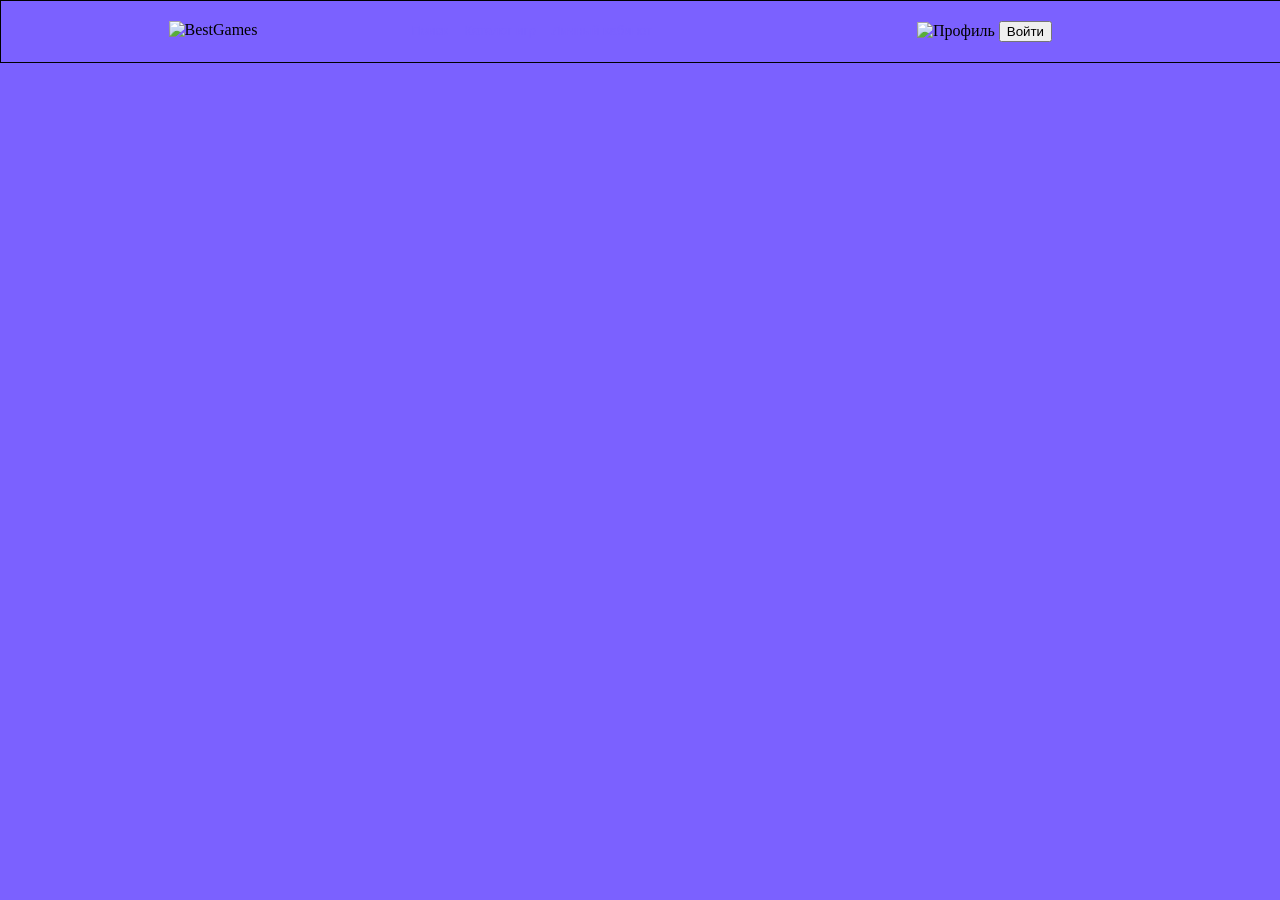
==== index.html @ 919433a3 "commit" ====
<!DOCTYPE html>
<html lang="en">
<head>
    <meta charset="UTF-8">
    <meta name="viewport" content="width=device-width, initial-scale=1.0">
    <link rel="stylesheet" href="/css/index.css">
    <link rel="stylesheet" href="/css/general.css">
    <title>BestGames - Главная</title>
</head>
<body>
    <header>
        <div class="header-logo">
            <img src="" alt="BestGames">
        </div>
        <div class="header-buttons">
            <button class="href-button">Поиск</button>
            <button class="href-button">Каталог&nbsp;игр</button>
            <button class="href-button">Личный&nbsp;кабинет</button>
        </div>
        <div class="header-user">
            <a href="#" class="header-user_profile">
                <img src="" alt="Профиль">
            </button>
            <button>Войти</button>
        </div>
    </header>
    <div></div>
    <footer></footer>
</body>
</html>
---- css/index.css ----
.bg{
    background: #000;
    color: white;
}
.header-logo{
    width: 30%;
    display: flex;
    justify-content: center;
}
.header-buttons{
    width: 40%;
}
.header-user{
    width: 30%;
}
.header-user_profile{
    color: #000;
    text-decoration: none;
}
---- css/general.css ----
:root{
    --primary-accent:#7B61FF;
    --primary-hover:#6A52E5;
    --primary-active:#5A44C7;
}
header{
    width: 100%;
    margin: 0;
    display: flex;
    justify-content: center;
    padding: 20px 20px 20px 20px;
    border: 1px solid black;
}
body{
    margin: 0;
    padding: 0;
    background-color: var(--primary-accent);
}

.href-button{
    outline: none;
    border: none;
    background: none;
    color: var(--primary-accent);
}
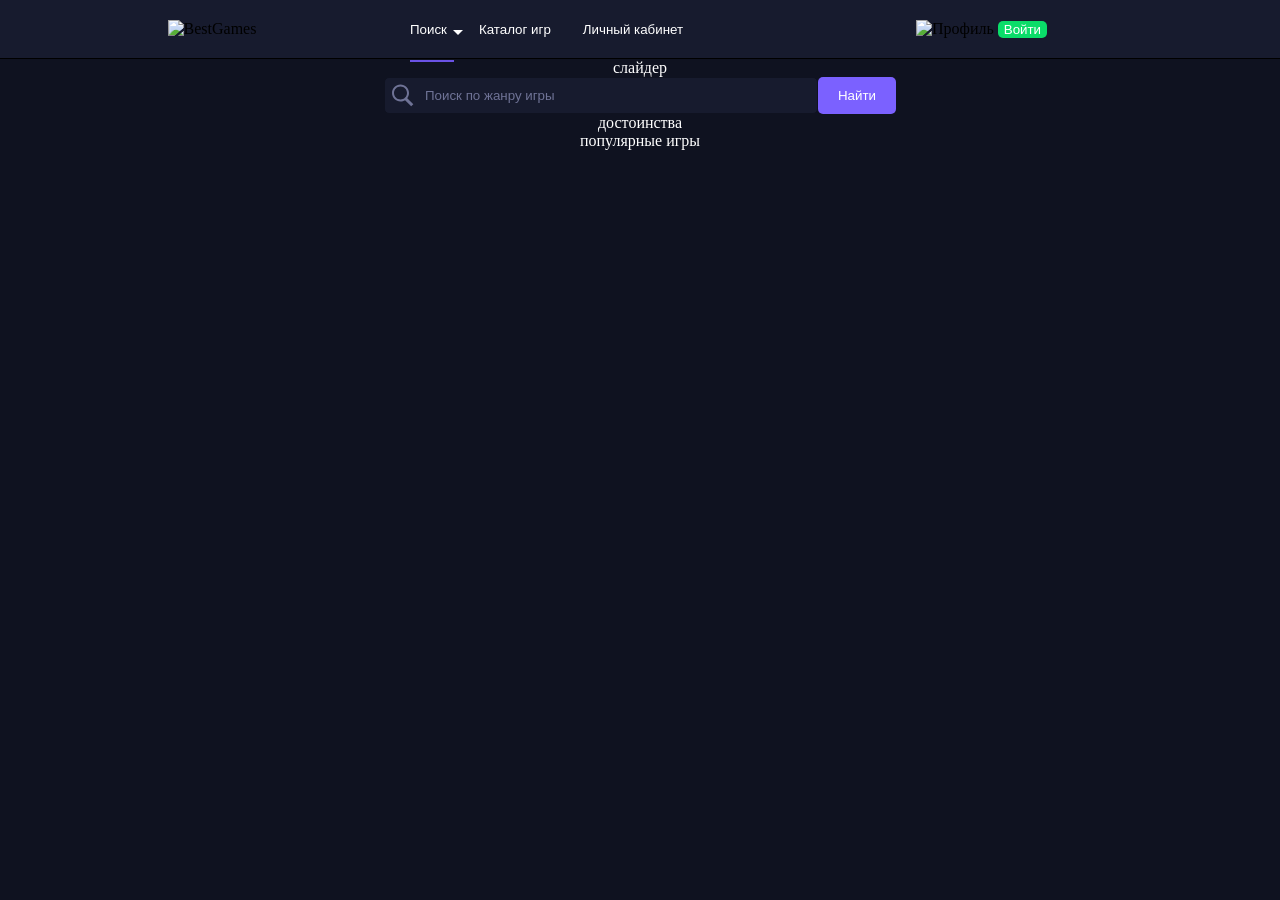
==== commit 34de8015: "search" ====
--- a/index.html
+++ b/index.html
@@ -12,19 +12,48 @@
         <div class="header-logo">
             <img src="" alt="BestGames">
         </div>
-        <div class="header-buttons">
-            <button class="href-button">Поиск</button>
+        <nav class="header-buttons">
+            <button class="href-button header-buttons_search header-buttons_active">Поиск</button>
             <button class="href-button">Каталог&nbsp;игр</button>
             <button class="href-button">Личный&nbsp;кабинет</button>
-        </div>
+        </nav>
         <div class="header-user">
             <a href="#" class="header-user_profile">
                 <img src="" alt="Профиль">
-            </button>
-            <button>Войти</button>
+            </a>
+            <button class="button success">Войти</button>
         </div>
     </header>
-    <div></div>
+    <div class="main">
+        <div class="content">
+            <div class="slider">
+                слайдер
+            </div>
+            <div class="search">
+                <div class="search-wrap">
+                    <div class="search-lens">
+                        <img src="/images/search.svg" alt="">
+                    </div>
+                    <div class="search-input">
+                        <input 
+                            class="input" 
+                            placeholder="Поиск по жанру игры" 
+                            type="text"
+                        />
+                    </div>
+                </div>
+                <div class="search-button">
+                        <button class="button search-button_button">Найти</button>
+                </div>
+            </div>
+            <div class="advantages">
+                достоинства
+            </div>
+            <div class="popular-games">
+                популярные игры
+            </div>
+        </div>
+    </div>
     <footer></footer>
 </body>
 </html>
--- a/css/index.css
+++ b/css/index.css
@@ -9,6 +9,8 @@
 }
 .header-buttons{
     width: 40%;
+    display: flex;
+    gap: 20px;
 }
 .header-user{
     width: 30%;
@@ -16,4 +18,89 @@
 .header-user_profile{
     color: #000;
     text-decoration: none;
+
+    .button{
+        font-weight: bold;
+    }
+}
+
+
+.header-buttons_active{
+    position: relative;
+}
+.header-buttons_active::before{
+    content: "";
+    position: absolute;
+    bottom: 0;
+    transform: translateY(1200%);
+    width: 90%;
+    height: 2px;
+    background-color: var(--primary-hover);
+}
+
+.header-buttons_search{
+    position: relative;
+}
+
+.header-buttons_search::after{
+    content: "";
+    position: absolute;
+    width: 0;
+    height: 0;
+    right: -10px;
+    top: 10px;
+    border-left: 5px solid transparent;
+    border-right: 5px solid transparent;
+    border-top: 5px solid #fff;
+}
+
+
+.main{
+    width: 100%;
+    display: flex;
+    justify-content: center;
+}
+.content{
+    width: 80%;
+    display: flex;
+    align-items: center;
+    flex-direction: column;
+    color: var(--text-primary);
+}
+
+.search{
+    width: 50%;
+    display: flex;
+}
+
+.search-wrap{
+    width: 100%;
+    display: flex;
+    justify-content: space-between;
+    align-items: center;
+    border: 1px solid var(--bg-main);
+    border-radius: 5px;
+    background-color: var(--bg-card);
+}
+.search-lens img{
+    width: 25px;
+    height: 25px;
+    padding: 5px;
+    display: flex;
+    justify-content: center;
+    align-items: center;
+}
+.search-input{
+    width: 100%;
+}
+.search-button{
+    height: 100%;
+}
+.search-button_button{
+    width: 100%;
+    height: 100%;
+    padding: 5px 20px 5px 20px;
+    background-color: var(--primary-accent);
+    border-top-left-radius: 0px;
+    border-bottom-left-radius: 0px;
 }
--- a/css/general.css
+++ b/css/general.css
@@ -1,7 +1,23 @@
 :root{
+    /* Primary */
     --primary-accent:#7B61FF;
     --primary-hover:#6A52E5;
     --primary-active:#5A44C7;
+
+    /* Background */
+    --bg-main:#0F1220;
+    --bg-card:#171B2E;
+    --bg-footer:#0B0E1A;
+
+    /* Text */
+    --text-primary:#fff;
+    --text-secondary:#A0A4C3;
+    --text-muted:#6F7396;
+
+    /* Statuses */
+    --status-success:#0add69;
+    --status-error:#FF4D4F;
+    --status-warning:#FFB020;
 }
 header{
     width: 100%;
@@ -9,17 +25,47 @@
     display: flex;
     justify-content: center;
     padding: 20px 20px 20px 20px;
-    border: 1px solid black;
+    border-bottom: 1px solid black;
+    background: var(--bg-card);
 }
 body{
     margin: 0;
     padding: 0;
-    background-color: var(--primary-accent);
+    background-color: var(--bg-main);
 }
 
 .href-button{
     outline: none;
     border: none;
     background: none;
-    color: var(--primary-accent);
-}+    color: var(--text-primary);
+}
+.button{
+    border: none;
+    outline: none;
+    border-radius: 5px;
+    color: #fff;
+}
+.input{
+    background-color: transparent;
+    border: none;
+    outline: none;
+    width: 100%;
+    height: 100%;
+    padding: 5px;
+}
+.input::placeholder{
+    color: var(--text-muted);
+}
+
+.success{
+    background-color: var(--status-success);
+}
+
+.error{
+    background-color: var(--status-error);
+}
+
+.warning{
+
+}
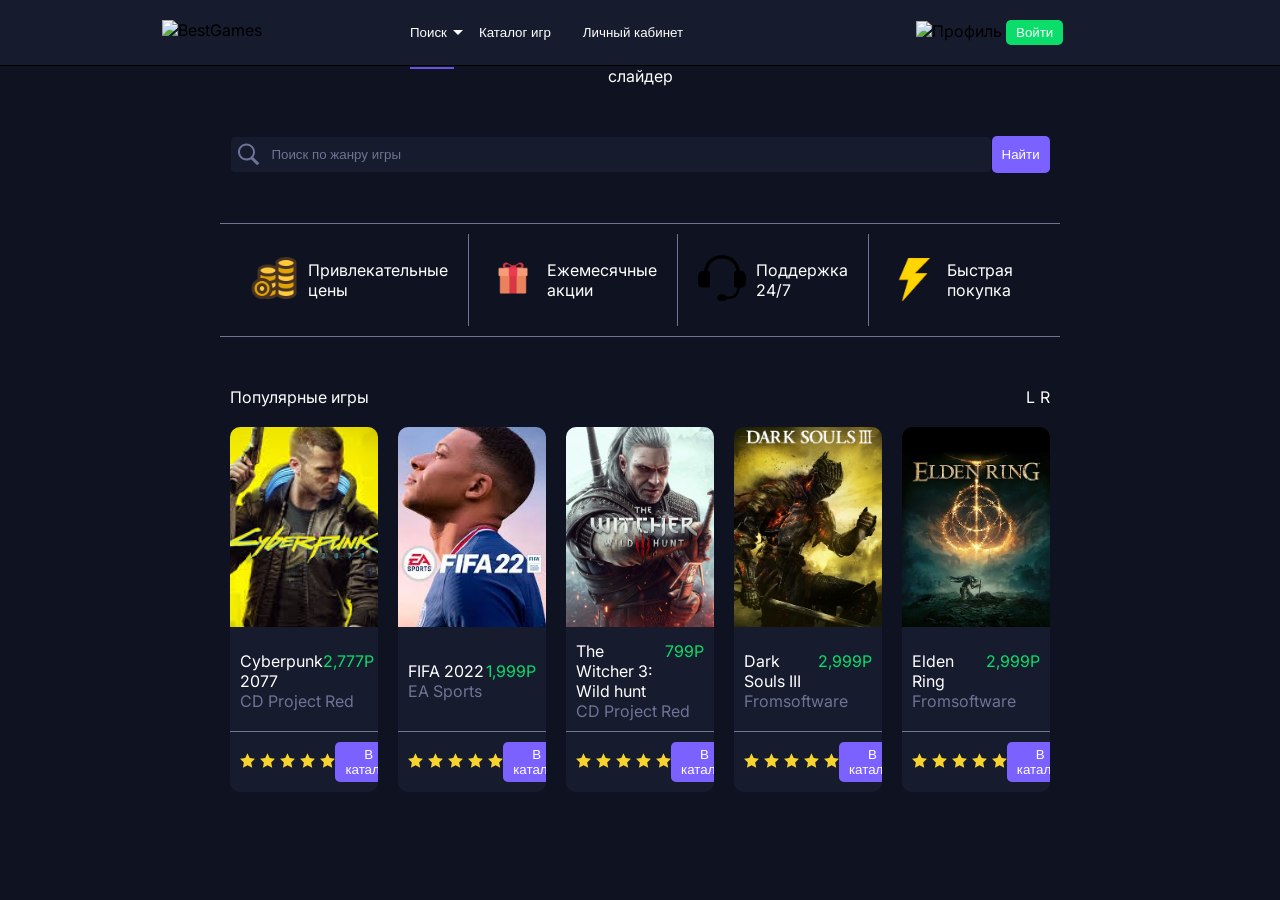
==== commit 189069af: "advantages and popular games cards" ====
--- a/index.html
+++ b/index.html
@@ -29,7 +29,7 @@
             <div class="slider">
                 слайдер
             </div>
-            <div class="search">
+            <div class="container search">
                 <div class="search-wrap">
                     <div class="search-lens">
                         <img src="/images/search.svg" alt="">
@@ -46,11 +46,237 @@
                         <button class="button search-button_button">Найти</button>
                 </div>
             </div>
-            <div class="advantages">
-                достоинства
-            </div>
-            <div class="popular-games">
-                популярные игры
+            <div class="container advantages">
+                <div class="advantages-item">
+                    <div class="advantages-item_image">
+                        <img src="/images/coins.png">
+                    </div>
+                    <div class="advantages-item_text">Привлекательные цены</div>
+                </div>
+                <div class="advantages-item">
+                    <div class="advantages-item_image">
+                        <img src="/images/gift.png">
+                    </div>
+                    <div class="advantages-item_text">Ежемесячные акции</div>
+                </div>
+                <div class="advantages-item">
+                    <div class="advantages-item_image">
+                        <img src="/images/headphones.svg">
+                    </div>
+                    <div class="advantages-item_text">Поддержка 24/7</div>
+                </div>
+                <div class="advantages-item">
+                    <div class="advantages-item_image">
+                        <img src="/images/lightning.png">
+                    </div>
+                    <div class="advantages-item_text">Быстрая покупка</div>
+                </div>
+            </div>
+            <div class="container popular-games">
+                <div class="popular-games_head">
+                    <div class="popular-games_head-title">Популярные игры</div>
+                    <div class="popular-games_head-buttons">
+                        <div>L</div>
+                        <div>R</div>
+                    </div>
+                </div>
+                <div class="popular-games_games">
+                    <div class="popular-games_games-item">
+                        <div class="popular-games_games-item_volume">
+                            <img src="/images/cyberpunk.jpg" alt="Cyberpunk">
+                        </div>
+                        <div class="popular-games_games-item_content">
+                            <div class="popular-games_games-item_content-info">
+                                <div>Cyberpunk 2077</div>
+                                <div class="popular-games_games-item_content-info_price">
+                                    <span>2,777</span>
+                                    <span>Р</span>
+                                </div>
+                            </div>
+                            <div class="popular-games_games-item_content-studio">
+                                <span>CD Project Red</span>
+                            </div>
+                        </div>
+                        <div class="popular-games_games-item_content-rating">
+                            <div class="popular-games_games-item_content-rating_rating">
+                                <div class="popular-games_games-item_content-rating_rating-star">
+                                    <img src="/images/star.svg" alt="">
+                                </div>
+                                <div class="popular-games_games-item_content-rating_rating-star">
+                                    <img src="/images/star.svg" alt="">
+                                </div>
+                                <div class="popular-games_games-item_content-rating_rating-star">
+                                    <img src="/images/star.svg" alt="">
+                                </div>
+                                <div class="popular-games_games-item_content-rating_rating-star">
+                                    <img src="/images/star.svg" alt="">
+                                </div>
+                                <div class="popular-games_games-item_content-rating_rating-star">
+                                    <img src="/images/star.svg" alt="">
+                                </div>
+                            </div>
+                            <div class="popular-games_games-item_content-rating_button">
+                                <button class="button catalog-button">В каталог</button>
+                            </div>
+                        </div>
+                    </div>
+                    <div class="popular-games_games-item">
+                        <div class="popular-games_games-item_volume">
+                            <img src="/images/fifa.jpg" alt="FIFA">
+                        </div>
+                        <div class="popular-games_games-item_content">
+                            <div class="popular-games_games-item_content-info">
+                                <div>FIFA 2022</div>
+                                <div class="popular-games_games-item_content-info_price">
+                                    <span>1,999</span>
+                                    <span>Р</span>
+                                </div>
+                            </div>
+                            <div class="popular-games_games-item_content-studio">
+                                <span>EA Sports</span>
+                            </div>
+                        </div>
+                        <div class="popular-games_games-item_content-rating">
+                            <div class="popular-games_games-item_content-rating_rating">
+                                <div class="popular-games_games-item_content-rating_rating-star">
+                                    <img src="/images/star.svg" alt="">
+                                </div>
+                                <div class="popular-games_games-item_content-rating_rating-star">
+                                    <img src="/images/star.svg" alt="">
+                                </div>
+                                <div class="popular-games_games-item_content-rating_rating-star">
+                                    <img src="/images/star.svg" alt="">
+                                </div>
+                                <div class="popular-games_games-item_content-rating_rating-star">
+                                    <img src="/images/star.svg" alt="">
+                                </div>
+                                <div class="popular-games_games-item_content-rating_rating-star">
+                                    <img src="/images/star.svg" alt="">
+                                </div>
+                            </div>
+                            <div class="popular-games_games-item_content-rating_button">
+                                <button class="button catalog-button">В каталог</button>
+                            </div>
+                        </div>
+                    </div>
+                    <div class="popular-games_games-item">
+                        <div class="popular-games_games-item_volume">
+                            <img src="/images/TheWitcher3.webp" alt="TheWitcher3">
+                        </div>
+                        <div class="popular-games_games-item_content">
+                            <div class="popular-games_games-item_content-info">
+                                <div>The Witcher 3: Wild hunt</div>
+                                <div class="popular-games_games-item_content-info_price">
+                                    <span>799</span>
+                                    <span>Р</span>
+                                </div>
+                            </div>
+                            <div class="popular-games_games-item_content-studio">
+                                <span>CD Project Red</span>
+                            </div>
+                        </div>
+                        <div class="popular-games_games-item_content-rating">
+                            <div class="popular-games_games-item_content-rating_rating">
+                                <div class="popular-games_games-item_content-rating_rating-star">
+                                    <img src="/images/star.svg" alt="">
+                                </div>
+                                <div class="popular-games_games-item_content-rating_rating-star">
+                                    <img src="/images/star.svg" alt="">
+                                </div>
+                                <div class="popular-games_games-item_content-rating_rating-star">
+                                    <img src="/images/star.svg" alt="">
+                                </div>
+                                <div class="popular-games_games-item_content-rating_rating-star">
+                                    <img src="/images/star.svg" alt="">
+                                </div>
+                                <div class="popular-games_games-item_content-rating_rating-star">
+                                    <img src="/images/star.svg" alt="">
+                                </div>
+                            </div>
+                            <div class="popular-games_games-item_content-rating_button">
+                                <button class="button catalog-button">В каталог</button>
+                            </div>
+                        </div>
+                    </div>
+                    <div class="popular-games_games-item">
+                        <div class="popular-games_games-item_volume">
+                            <img src="/images/DarkSouls3.jpg" alt="DarkSouls3">
+                        </div>
+                        <div class="popular-games_games-item_content">
+                            <div class="popular-games_games-item_content-info">
+                                <div>Dark Souls III</div>
+                                <div class="popular-games_games-item_content-info_price">
+                                    <span>2,999</span>
+                                    <span>Р</span>
+                                </div>
+                            </div>
+                            <div class="popular-games_games-item_content-studio">
+                                <span>Fromsoftware</span>
+                            </div>
+                        </div>
+                        <div class="popular-games_games-item_content-rating">
+                            <div class="popular-games_games-item_content-rating_rating">
+                                <div class="popular-games_games-item_content-rating_rating-star">
+                                    <img src="/images/star.svg" alt="">
+                                </div>
+                                <div class="popular-games_games-item_content-rating_rating-star">
+                                    <img src="/images/star.svg" alt="">
+                                </div>
+                                <div class="popular-games_games-item_content-rating_rating-star">
+                                    <img src="/images/star.svg" alt="">
+                                </div>
+                                <div class="popular-games_games-item_content-rating_rating-star">
+                                    <img src="/images/star.svg" alt="">
+                                </div>
+                                <div class="popular-games_games-item_content-rating_rating-star">
+                                    <img src="/images/star.svg" alt="">
+                                </div>
+                            </div>
+                            <div class="popular-games_games-item_content-rating_button">
+                                <button class="button catalog-button">В каталог</button>
+                            </div>
+                        </div>
+                    </div>
+                    <div class="popular-games_games-item">
+                        <div class="popular-games_games-item_volume">
+                            <img src="/images/EldenRing.jpg" alt="EldenRing">
+                        </div>
+                        <div class="popular-games_games-item_content">
+                            <div class="popular-games_games-item_content-info">
+                                <div>Elden Ring</div>
+                                <div class="popular-games_games-item_content-info_price">
+                                    <span>2,999</span>
+                                    <span>Р</span>
+                                </div>
+                            </div>
+                            <div class="popular-games_games-item_content-studio">
+                                <span>Fromsoftware</span>
+                            </div>
+                        </div>
+                        <div class="popular-games_games-item_content-rating">
+                            <div class="popular-games_games-item_content-rating_rating">
+                                <div class="popular-games_games-item_content-rating_rating-star">
+                                    <img src="/images/star.svg" alt="">
+                                </div>
+                                <div class="popular-games_games-item_content-rating_rating-star">
+                                    <img src="/images/star.svg" alt="">
+                                </div>
+                                <div class="popular-games_games-item_content-rating_rating-star">
+                                    <img src="/images/star.svg" alt="">
+                                </div>
+                                <div class="popular-games_games-item_content-rating_rating-star">
+                                    <img src="/images/star.svg" alt="">
+                                </div>
+                                <div class="popular-games_games-item_content-rating_rating-star">
+                                    <img src="/images/star.svg" alt="">
+                                </div>
+                            </div>
+                            <div class="popular-games_games-item_content-rating_button">
+                                <button class="button catalog-button">В каталог</button>
+                            </div>
+                        </div>
+                    </div>
+                </div>
             </div>
         </div>
     </div>
--- a/css/index.css
+++ b/css/index.css
@@ -69,7 +69,6 @@
 }
 
 .search{
-    width: 50%;
     display: flex;
 }
 
@@ -103,4 +102,118 @@
     background-color: var(--primary-accent);
     border-top-left-radius: 0px;
     border-bottom-left-radius: 0px;
+}
+
+.advantages{
+    padding: 10px 10px 10px 10px !important;
+    display: flex;
+    justify-content: center;
+    color: var(--text-primary);
+    border: 1px solid var(--text-muted);
+    border-right: none;
+    border-left: none;  
+
+}
+
+.advantages-item{
+    border-left: 1px solid var(--text-muted);
+    padding: 20px;
+    width: 100%;
+    display: flex;
+    justify-content: center;
+    align-items: center;
+    gap: 10px;
+}
+.advantages-item:first-child{
+    border-left: none;
+}
+.advantages-item_image img{
+    width: 48px;
+    height: 48px;
+}
+
+.popular-games{
+    display: flex;
+    flex-direction: column;
+    gap: 20px;
+}
+.popular-games_head{
+    display: flex;
+    justify-content: space-between;
+}
+.popular-games_head-buttons{
+    display: flex;
+    gap: 5px;
+}
+
+.popular-games_games{
+    display: flex;
+    gap: 20px;
+    width: 100%;
+}
+
+.popular-games_games-item{
+    display: flex;
+    overflow: hidden;
+    flex-direction: column;
+    justify-content: space-between;
+    width: 20%;
+    flex-basis: 25%;
+    background-color: var(--bg-card);
+    border-radius: 10px;
+}
+
+.popular-games_games-item_volume{
+    img{
+        width: 100%;
+        height: 200px;
+        object-fit: cover;
+    }
+}
+.popular-games_games-item_content{
+    padding: 10px;
+    display: flex;
+    flex-direction: column;
+    justify-content: center;
+}
+.popular-games_games-item_content-info{
+    display: flex;
+    justify-content: space-between;
+}
+
+.popular-games_games-item_content-rating_rating{
+    display: flex;
+    gap: 5px;
+}
+.popular-games_games-item_content-rating{
+    display: flex;
+    justify-content: space-between;
+    align-items: center;
+}
+
+.popular-games_games-item_content-rating_rating-star{
+    img{
+        width: 15px;
+        height: 15px;
+    }
+}
+.popular-games_games-item_content-info_price{
+    color: var(--status-success);
+    display: flex;
+    flex-wrap: nowrap;
+}
+
+.popular-games_games-item_content-studio{
+    color: var(--text-muted);
+}
+
+.popular-games_games-item_content-rating{
+    display: flex;
+    justify-content: space-between;
+    align-items: center;
+    padding: 10px;
+    border-top: 1px solid var(--text-muted);
+}
+.catalog-button{
+    background-color: var(--primary-accent);
 }
--- a/css/general.css
+++ b/css/general.css
@@ -19,6 +19,14 @@
     --status-error:#FF4D4F;
     --status-warning:#FFB020;
 }
+
+@font-face {
+    font-family: "Inter";
+    src: url('/fonts/Inter/Inter-VariableFont_opszwght.ttf');
+    font-weight: normal;
+    font-style: normal;
+}
+
 header{
     width: 100%;
     margin: 0;
@@ -29,6 +37,7 @@
     background: var(--bg-card);
 }
 body{
+    font-family: "Inter";
     margin: 0;
     padding: 0;
     background-color: var(--bg-main);
@@ -41,6 +50,7 @@
     color: var(--text-primary);
 }
 .button{
+    padding: 5px 10px 5px 10px;
     border: none;
     outline: none;
     border-radius: 5px;
@@ -53,6 +63,7 @@
     width: 100%;
     height: 100%;
     padding: 5px;
+    color: var(--text-secondary);
 }
 .input::placeholder{
     color: var(--text-muted);
@@ -66,6 +77,7 @@
     background-color: var(--status-error);
 }
 
-.warning{
-
-}
+.container{
+    width: 80%;
+    padding: 50px 10px 50px 10px;
+}
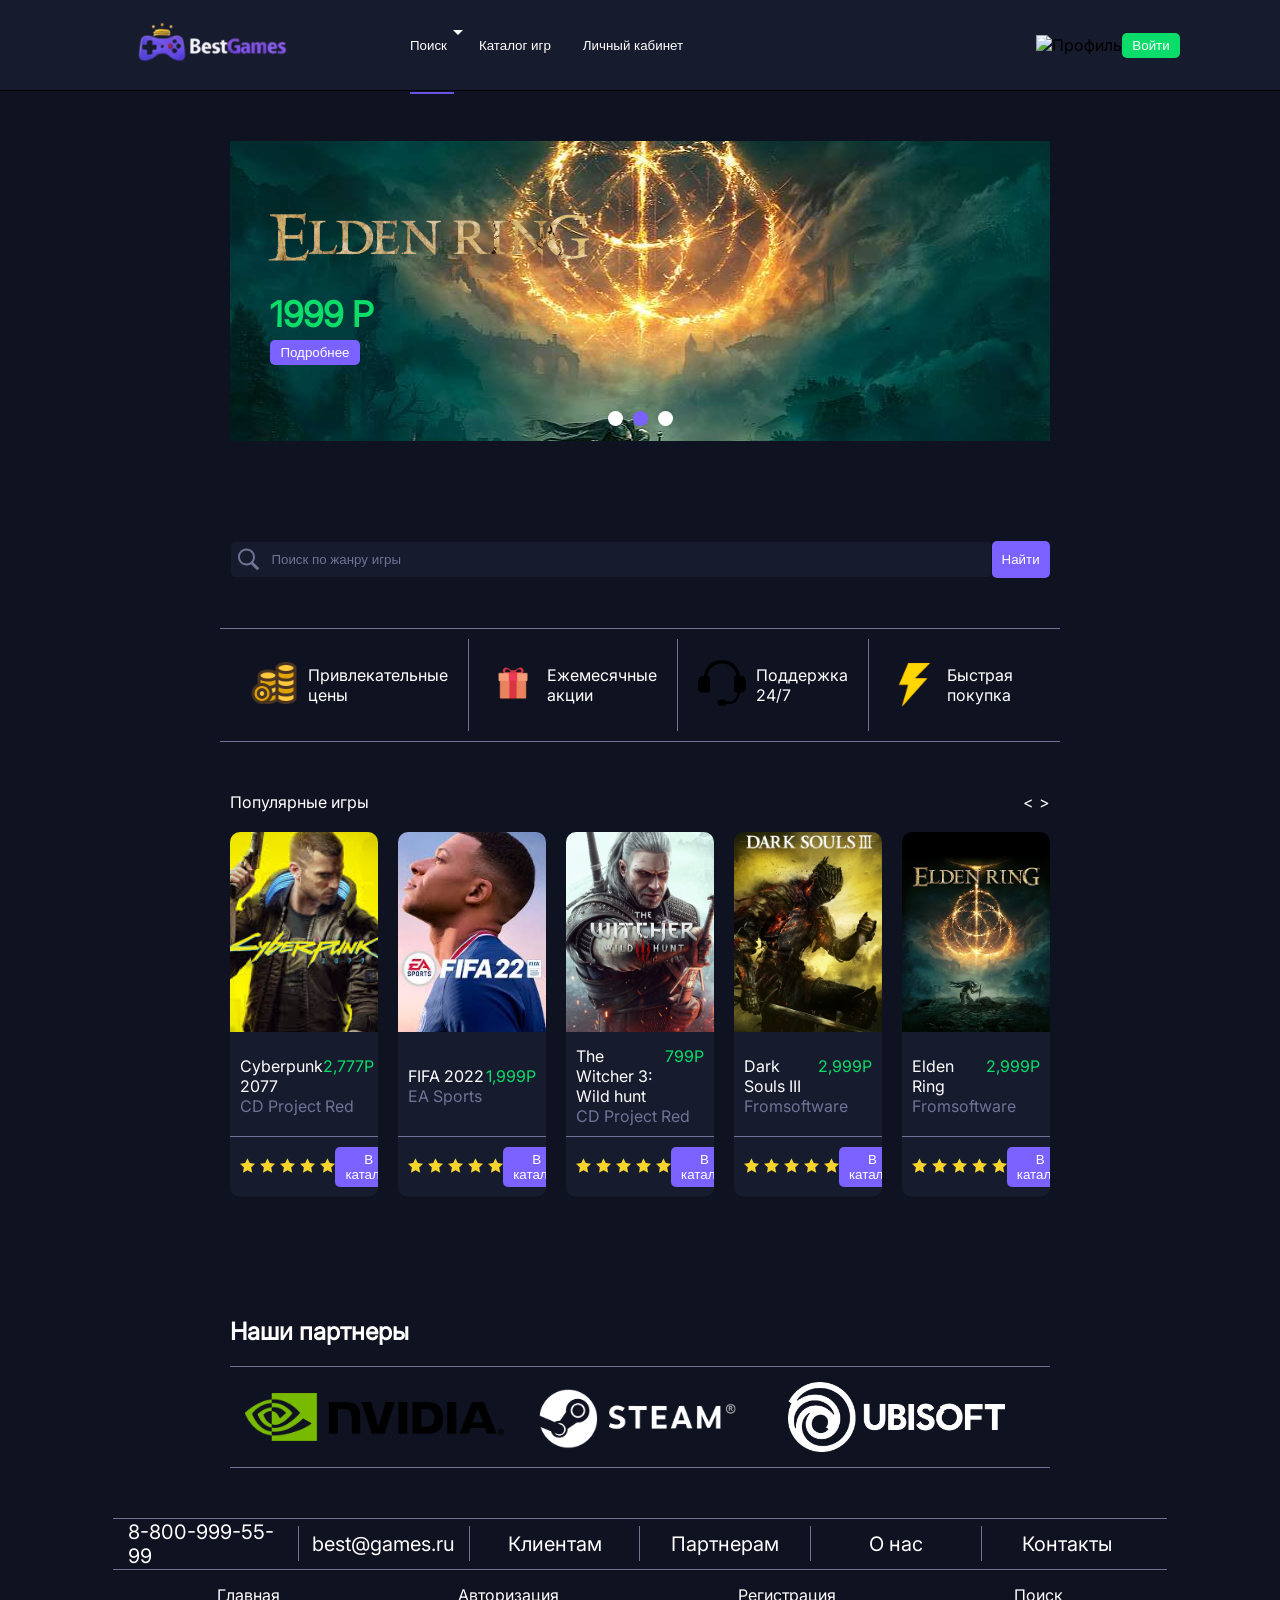
==== commit 78f81da0: "main page" ====
--- a/index.html
+++ b/index.html
@@ -10,7 +10,7 @@
 <body>
     <header>
         <div class="header-logo">
-            <img src="" alt="BestGames">
+            <img src="/images/BestGamesLogo.png" alt="BestGames">
         </div>
         <nav class="header-buttons">
             <button class="href-button header-buttons_search header-buttons_active">Поиск</button>
@@ -26,8 +26,23 @@
     </header>
     <div class="main">
         <div class="content">
-            <div class="slider">
-                слайдер
+            <div class="container">
+                <div class="slider">
+                    <div class="slider-game">
+                        <div class="slider-game_name"></div>
+                        <div class="slider-game_price">
+                            1999&nbsp;P
+                        </div>
+                        <div class="slider-game_more">
+                            <button class="button catalog-button">Подробнее</button>
+                        </div>
+                    </div>
+                    <div class="slider-buttons">
+                        <div class="slider-buttons_dot"></div>
+                        <div class="slider-buttons_dot-active"></div>
+                        <div class="slider-buttons_dot"></div>
+                    </div>
+                </div>
             </div>
             <div class="container search">
                 <div class="search-wrap">
@@ -76,8 +91,8 @@
                 <div class="popular-games_head">
                     <div class="popular-games_head-title">Популярные игры</div>
                     <div class="popular-games_head-buttons">
-                        <div>L</div>
-                        <div>R</div>
+                        <div><</div>
+                        <div>></div>
                     </div>
                 </div>
                 <div class="popular-games_games">
@@ -278,8 +293,31 @@
                     </div>
                 </div>
             </div>
+            <div class="container">
+                <h2>Наши партнеры</h2>
+                <div class="partners">
+                    <div class="partners-partner nvidia"></div>
+                    <div class="partners-partner steam"></div>
+                    <div class="partners-partner ubisoft"></div>
+                </div>
+            </div>
         </div>
     </div>
-    <footer></footer>
+    <footer>
+        <div class="footer-top">
+            <div>8-800-999-55-99</div>
+            <div>best@games.ru</div>
+            <div>Клиентам</div>
+            <div>Партнерам</div>
+            <div>О нас</div>
+            <div>Контакты</div>
+        </div>
+        <div class="footer-bottom">
+            <div>Главная</div>
+            <div>Авторизация</div>
+            <div>Регистрация</div>
+            <div>Поиск</div>
+        </div>
+    </footer>
 </body>
 </html>
--- a/css/index.css
+++ b/css/index.css
@@ -1,60 +1,3 @@
-.bg{
-    background: #000;
-    color: white;
-}
-.header-logo{
-    width: 30%;
-    display: flex;
-    justify-content: center;
-}
-.header-buttons{
-    width: 40%;
-    display: flex;
-    gap: 20px;
-}
-.header-user{
-    width: 30%;
-}
-.header-user_profile{
-    color: #000;
-    text-decoration: none;
-
-    .button{
-        font-weight: bold;
-    }
-}
-
-
-.header-buttons_active{
-    position: relative;
-}
-.header-buttons_active::before{
-    content: "";
-    position: absolute;
-    bottom: 0;
-    transform: translateY(1200%);
-    width: 90%;
-    height: 2px;
-    background-color: var(--primary-hover);
-}
-
-.header-buttons_search{
-    position: relative;
-}
-
-.header-buttons_search::after{
-    content: "";
-    position: absolute;
-    width: 0;
-    height: 0;
-    right: -10px;
-    top: 10px;
-    border-left: 5px solid transparent;
-    border-right: 5px solid transparent;
-    border-top: 5px solid #fff;
-}
-
-
 .main{
     width: 100%;
     display: flex;
@@ -66,6 +9,72 @@
     align-items: center;
     flex-direction: column;
     color: var(--text-primary);
+}
+.bgw{
+    background: #fff;
+}
+
+.slider{
+    background: url('/images/EldenRing21x9.jpg');
+    object-fit: contain;
+    background-position: center;
+    background-repeat: no-repeat;
+    height: 300px;
+    display: flex;
+    align-items: center;
+    justify-content: center;
+    flex-direction: column;
+}
+
+.slider-game{
+    padding-left: 50px;
+    width: 100%;
+    height: 90%;
+    display: flex;
+    flex-direction: column;
+    justify-content: center;
+    gap: 5px;
+}
+
+.slider-game_name{
+    background: url('/images/Elden-Ring-Logo.png');
+    background-size: cover;
+    background-position:left;
+    background-repeat: no-repeat;
+    width: 350px;
+    height: 100px;
+}
+.slider-game_price{
+    color: var(--status-success);
+    padding-left: 15px;
+    font-size: 35px;
+    font-weight: bold;
+}
+
+.slider-game_more{
+    padding-left: 15px;
+}
+.slider-buttons{
+    width: 100%;
+    height: 10%;
+    display: flex;
+    justify-content: center;
+    gap: 10px;
+}
+.slider-buttons_dot{
+    cursor: pointer;
+    width: 15px;
+    height: 15px;
+    border-radius: 9999px;
+    background: var(--text-primary);
+
+}
+.slider-buttons_dot-active{
+
+    width: 15px;
+    height: 15px;
+    border-radius: 9999px;
+    background: var(--primary-accent);
 }
 
 .search{
@@ -216,4 +225,32 @@
 }
 .catalog-button{
     background-color: var(--primary-accent);
+}
+.partners{
+    display: flex;
+    border-bottom: 1px solid var(--text-muted);
+    border-top: 1px solid var(--text-muted);
+    padding: 15px;
+}
+.partners-partner{
+    width: 33%;
+    height: 70px;
+}
+.nvidia{
+    background: url('/images/nvidia-logo.png');
+    background-size: contain;
+    background-repeat: no-repeat;
+    background-position: center;
+}
+.steam{
+    background: url('/images/steam-logo.png');
+    background-size: 80%;
+    background-repeat: no-repeat;
+    background-position: center;
+}
+.ubisoft{
+    background: url('/images/ubisoft-logo.avif');
+    background-size: contain;
+    background-repeat: no-repeat;
+    background-position: center;
 }
--- a/css/general.css
+++ b/css/general.css
@@ -77,7 +77,109 @@
     background-color: var(--status-error);
 }
 
+.bg{
+    background: #000;
+    color: white;
+}
+.header-logo{
+    width: 30%;
+    display: flex;
+    justify-content: center;
+    img{
+        height: 50px;
+    }
+}
+.header-buttons{
+    width: 40%;
+    display: flex;
+    gap: 20px;
+}
+.header-user{
+    width: 30%;
+    display: flex;
+    justify-content: center;
+    align-items: center;
+}
+.header-user_profile{
+    color: #000;
+    text-decoration: none;
+
+    .button{
+        font-weight: bold;
+    }
+}
+
+
+.header-buttons_active{
+    position: relative;
+}
+.header-buttons_active::before{
+    content: "";
+    position: absolute;
+    bottom: 0;
+    transform: translateY(1200%);
+    width: 90%;
+    height: 2px;
+    background-color: var(--primary-hover);
+}
+
+.header-buttons_search{
+    position: relative;
+}
+
+.header-buttons_search::after{
+    content: "";
+    position: absolute;
+    width: 0;
+    height: 0;
+    right: -10px;
+    top: 10px;
+    border-left: 5px solid transparent;
+    border-right: 5px solid transparent;
+    border-top: 5px solid #fff;
+}
+
 .container{
     width: 80%;
     padding: 50px 10px 50px 10px;
+}
+
+footer{
+    display: flex;
+    flex-direction: column;
+    align-items: center;
+    width: 100%;
+    color: var(--text-primary);
+}
+
+.footer-top{
+    border-bottom: 1px solid var(--text-muted);
+    border-top: 1px solid var(--text-muted);
+    width: 80%;
+    height: 50px;
+    padding-right: 15px;
+    padding-left: 15px;
+    display: flex;
+    align-items: center;
+    justify-content: space-around;
+}
+
+.footer-top div{
+    height: 70%;
+    font-size: 20px;
+    width: 100%;
+    display: flex;
+    justify-content: center;
+    align-items: center;
+}
+
+.footer-top div:not(:last-child){
+    border-right: 1px solid var(--text-muted);
+}
+
+.footer-bottom{
+    width: 80%;
+    padding: 15px;
+    display: flex;
+    justify-content: space-around;
 }
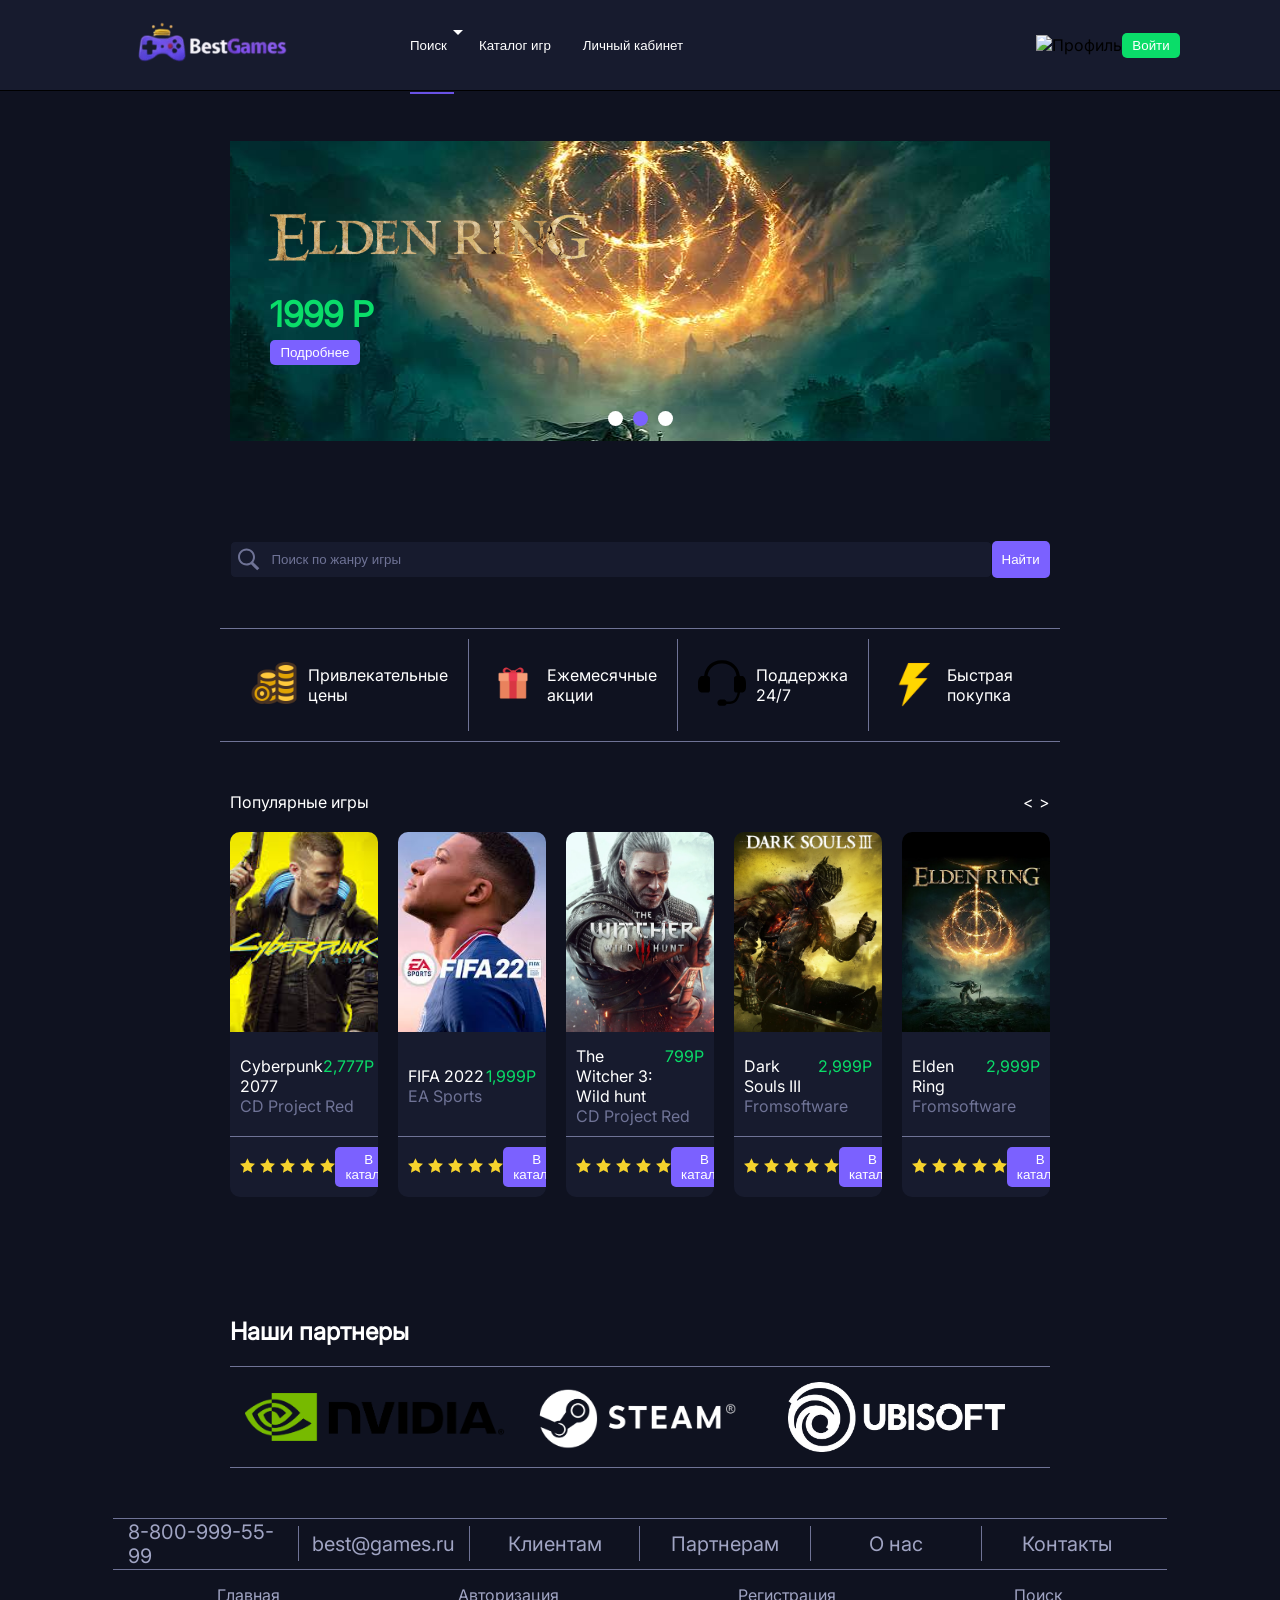
==== commit 18647975: "registration page" ====
--- a/index.html
+++ b/index.html
@@ -44,7 +44,7 @@
                     </div>
                 </div>
             </div>
-            <div class="container search">
+            <div id="search" class="container search">
                 <div class="search-wrap">
                     <div class="search-lens">
                         <img src="/images/search.svg" alt="">
@@ -313,10 +313,10 @@
             <div>Контакты</div>
         </div>
         <div class="footer-bottom">
-            <div>Главная</div>
-            <div>Авторизация</div>
-            <div>Регистрация</div>
-            <div>Поиск</div>
+            <div><a href="/index.html">Главная</a></div>
+            <div><a href="/authorization.html">Авторизация</a></div>
+            <div><a href="/registration.html">Регистрация</a></div>
+            <div><a href="/index.html#search">Поиск</a></div>
         </div>
     </footer>
 </body>
--- a/css/index.css
+++ b/css/index.css
@@ -1,15 +1,3 @@
-.main{
-    width: 100%;
-    display: flex;
-    justify-content: center;
-}
-.content{
-    width: 80%;
-    display: flex;
-    align-items: center;
-    flex-direction: column;
-    color: var(--text-primary);
-}
 .bgw{
     background: #fff;
 }
--- a/css/general.css
+++ b/css/general.css
@@ -31,7 +31,7 @@
     width: 100%;
     margin: 0;
     display: flex;
-    justify-content: center;
+    justify-content: space-between;
     padding: 20px 20px 20px 20px;
     border-bottom: 1px solid black;
     background: var(--bg-card);
@@ -42,6 +42,22 @@
     padding: 0;
     background-color: var(--bg-main);
 }
+.primary-button{
+    background-color: var(--primary-accent);
+}
+
+.main{
+    width: 100%;
+    display: flex;
+    justify-content: center;
+}
+.content{
+    width: 80%;
+    display: flex;
+    align-items: center;
+    flex-direction: column;
+    color: var(--text-primary);
+}
 
 .href-button{
     outline: none;
@@ -50,6 +66,7 @@
     color: var(--text-primary);
 }
 .button{
+    cursor: pointer;
     padding: 5px 10px 5px 10px;
     border: none;
     outline: none;
@@ -171,6 +188,7 @@
     display: flex;
     justify-content: center;
     align-items: center;
+    color: var(--text-secondary);
 }
 
 .footer-top div:not(:last-child){
@@ -181,5 +199,55 @@
     width: 80%;
     padding: 15px;
     display: flex;
+    color: var(--text-secondary);
     justify-content: space-around;
+    a{
+        cursor: pointer;
+        text-decoration: none;
+        color: var(--text-secondary);
+    }
+}
+
+.form-field{
+    width: 80%;
+    display: flex;
+    flex-direction: column;
+    span{
+        color: var(--text-muted);
+    }
+    input{
+        border: 1px solid var(--text-muted);
+        border-radius: 5px;
+        background:var(--bg-footer);
+    }
+}
+
+.form-label{
+    font-size: 25px;
+}
+
+.form{
+    width: 25%;
+    padding: 25px;
+    border-radius: 5px;
+    border: 1px solid var(--bg-footer);
+    background: var(--bg-footer);
+    display: flex;
+    gap: 15px;
+    flex-direction: column;
+    align-items: center;
+}
+
+.form-buttons{
+    width: 80%;
+    display: flex;
+    flex-direction: column;
+    align-items: center;
+    gap: 5px;
+    button{
+        width: 100%;
+    }
+    a{
+        color: var(--text-muted);
+    }
 }
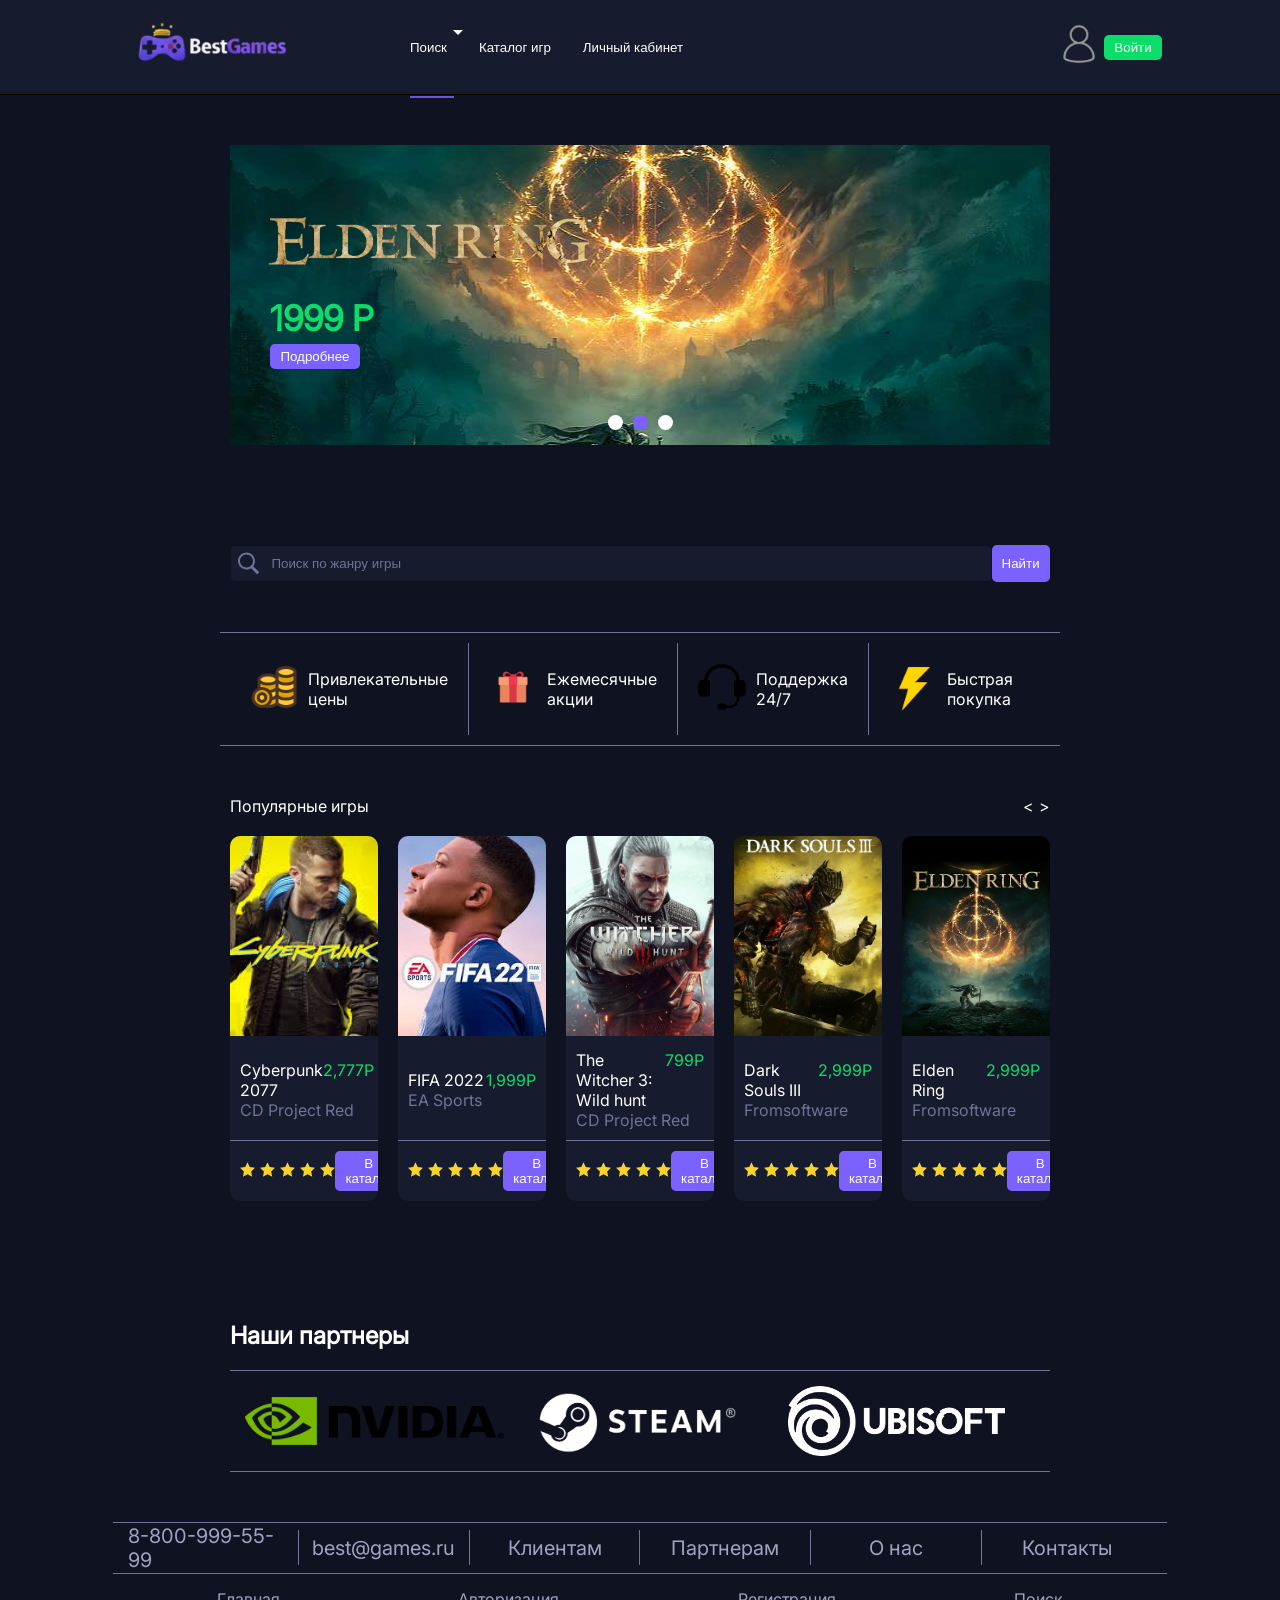
==== commit 651a45c4: "personal page" ====
--- a/index.html
+++ b/index.html
@@ -18,8 +18,8 @@
             <button class="href-button">Личный&nbsp;кабинет</button>
         </nav>
         <div class="header-user">
-            <a href="#" class="header-user_profile">
-                <img src="" alt="Профиль">
+            <a href="/personal.html" class="header-user_profile">
+                <img src="/images/user.webp" alt="Профиль">
             </a>
             <button class="button success">Войти</button>
         </div>
--- a/css/general.css
+++ b/css/general.css
@@ -120,7 +120,10 @@
 .header-user_profile{
     color: #000;
     text-decoration: none;
-
+    img{
+        width: 50px;
+        height: 50px;
+    }
     .button{
         font-weight: bold;
     }
@@ -233,7 +236,7 @@
     border: 1px solid var(--bg-footer);
     background: var(--bg-footer);
     display: flex;
-    gap: 15px;
+    gap: 25px;
     flex-direction: column;
     align-items: center;
 }
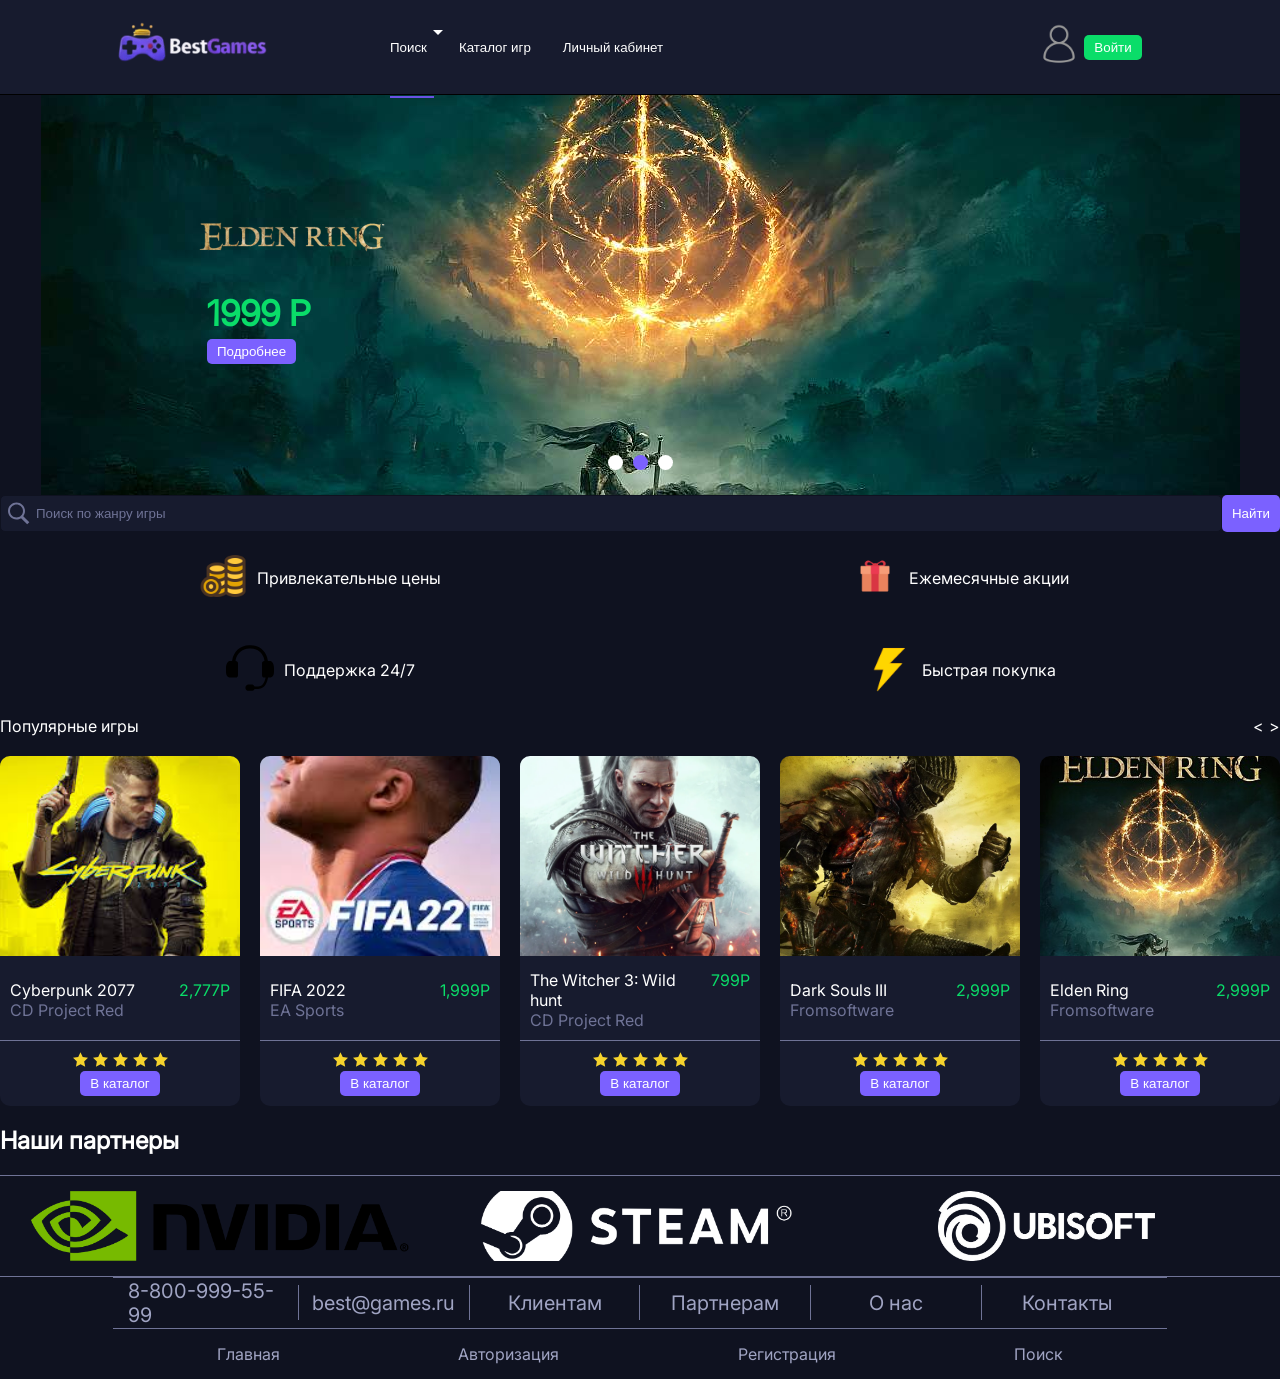
==== commit 2efc900a: "Final" ====
--- a/index.html
+++ b/index.html
@@ -10,20 +10,25 @@
 <body>
     <header>
         <div class="header-logo">
-            <img src="/images/BestGamesLogo.png" alt="BestGames">
+            <a href="/index.html">
+                <img src="/images/BestGamesLogo.png" alt="BestGames">
+            </a>
         </div>
         <nav class="header-buttons">
-            <button class="href-button header-buttons_search header-buttons_active">Поиск</button>
-            <button class="href-button">Каталог&nbsp;игр</button>
-            <button class="href-button">Личный&nbsp;кабинет</button>
+            <button class="href-button header-buttons_search header-buttons_active"><a href="/index.html#search">Поиск</a></button>
+            <button class="href-button"><a href="/Catalog.html">Каталог&nbsp;игр</a></button>
+            <button class="href-button"><a href="/profile.html">Личный&nbsp;кабинет</a></button>
         </nav>
         <div class="header-user">
-            <a href="/personal.html" class="header-user_profile">
+            <a href="/profile.html" class="header-user_profile">
                 <img src="/images/user.webp" alt="Профиль">
             </a>
             <button class="button success">Войти</button>
         </div>
-    </header>
+        <div class="header-burger">
+            <?xml version="1.0" encoding="utf-8"?><svg version="1.1" id="Layer_1" xmlns="http://www.w3.org/2000/svg" xmlns:xlink="http://www.w3.org/1999/xlink" x="0px" y="0px" width="122.879px" height="103.609px" viewBox="0 0 122.879 103.609" enable-background="new 0 0 122.879 103.609" xml:space="preserve"><g><path fill-rule="evenodd" clip-rule="evenodd" d="M10.368,0h102.144c5.703,0,10.367,4.665,10.367,10.367v0 c0,5.702-4.664,10.368-10.367,10.368H10.368C4.666,20.735,0,16.07,0,10.368v0C0,4.665,4.666,0,10.368,0L10.368,0z M10.368,82.875 h102.144c5.703,0,10.367,4.665,10.367,10.367l0,0c0,5.702-4.664,10.367-10.367,10.367H10.368C4.666,103.609,0,98.944,0,93.242l0,0 C0,87.54,4.666,82.875,10.368,82.875L10.368,82.875z M10.368,41.438h102.144c5.703,0,10.367,4.665,10.367,10.367l0,0 c0,5.702-4.664,10.368-10.367,10.368H10.368C4.666,62.173,0,57.507,0,51.805l0,0C0,46.103,4.666,41.438,10.368,41.438 L10.368,41.438z"/></g></svg>
+        </div>
+        </header>
     <div class="main">
         <div class="content">
             <div class="container">
@@ -314,8 +319,8 @@
         </div>
         <div class="footer-bottom">
             <div><a href="/index.html">Главная</a></div>
-            <div><a href="/authorization.html">Авторизация</a></div>
-            <div><a href="/registration.html">Регистрация</a></div>
+            <div><a href="/login.html">Авторизация</a></div>
+            <div><a href="/register.html">Регистрация</a></div>
             <div><a href="/index.html#search">Поиск</a></div>
         </div>
     </footer>
--- a/css/index.css
+++ b/css/index.css
@@ -7,16 +7,16 @@
     object-fit: contain;
     background-position: center;
     background-repeat: no-repeat;
-    height: 300px;
-    display: flex;
-    align-items: center;
-    justify-content: center;
-    flex-direction: column;
+    height: 400px;
+    display: flex;
+    align-items: center;
+    justify-content: center;
+    flex-direction: column;
+    
 }
 
 .slider-game{
-    padding-left: 50px;
-    width: 100%;
+    width: 70%;
     height: 90%;
     display: flex;
     flex-direction: column;
@@ -29,8 +29,16 @@
     background-size: cover;
     background-position:left;
     background-repeat: no-repeat;
-    width: 350px;
+    width: 200px;
     height: 100px;
+}
+@media(min-width:360px) and (max-width:768px){
+    .slider-game_name{
+        width: 350px;
+    }  
+    .slider-game{
+        padding-left: 50px;
+    } 
 }
 .slider-game_price{
     color: var(--status-success);
@@ -102,19 +110,39 @@
 }
 
 .advantages{
-    padding: 10px 10px 10px 10px !important;
-    display: flex;
+    display: grid;
+    grid-template-columns: repeat(1,1fr);
     justify-content: center;
     color: var(--text-primary);
-    border: 1px solid var(--text-muted);
+    border: none;
     border-right: none;
     border-left: none;  
 
 }
 
+@media (min-width:1920px){
+    .advantages{
+        grid-template-columns: repeat(4,1fr);
+        border-top: 1px solid var(--text-muted);
+        border-bottom: 1px solid var(--text-muted);
+    } 
+    .advantages-item{
+        border-left: 1px solid var(--text-muted);
+        padding: 20px;
+    }
+}
+
+@media(min-width:768px) and (max-width:1920px){
+    .advantages{
+        grid-template-columns: repeat(2,1fr);
+    }   
+    
+}
+
+
+
 .advantages-item{
-    border-left: 1px solid var(--text-muted);
-    padding: 20px;
+    padding: 20px 0px;
     width: 100%;
     display: flex;
     justify-content: center;
@@ -125,8 +153,8 @@
     border-left: none;
 }
 .advantages-item_image img{
-    width: 48px;
-    height: 48px;
+    width: 24px;
+    height: 24px;
 }
 
 .popular-games{
@@ -144,7 +172,8 @@
 }
 
 .popular-games_games{
-    display: flex;
+    display: grid;
+    grid-template-columns: repeat(1,1fr);
     gap: 20px;
     width: 100%;
 }
@@ -154,10 +183,25 @@
     overflow: hidden;
     flex-direction: column;
     justify-content: space-between;
-    width: 20%;
-    flex-basis: 25%;
     background-color: var(--bg-card);
     border-radius: 10px;
+}
+
+@media(min-width:360px){
+    .advantages-item_image img{
+        width: 48px;
+        height: 48px;
+    }
+    .popular-games_games{
+        grid-template-columns: repeat(5,1fr);
+    }    
+}
+
+
+@media(min-width:360px) and (max-width:768px){
+    .popular-games_games{
+        grid-template-columns: repeat(2,1fr);
+    }  
 }
 
 .popular-games_games-item_volume{
@@ -182,8 +226,14 @@
     display: flex;
     gap: 5px;
 }
+@media (min-width:360px) {
+    .popular-games_games-item_content-rating{
+        flex-direction: row;
+    }
+}
 .popular-games_games-item_content-rating{
     display: flex;
+    flex-direction: column;
     justify-content: space-between;
     align-items: center;
 }
@@ -241,4 +291,8 @@
     background-size: contain;
     background-repeat: no-repeat;
     background-position: center;
+}
+
+@media (max-width:360px){
+    
 }
--- a/css/general.css
+++ b/css/general.css
@@ -1,6 +1,6 @@
 :root{
     /* Primary */
-    --primary-accent:#7B61FF;
+    --primary-accent:#7b61ff;
     --primary-hover:#6A52E5;
     --primary-active:#5A44C7;
 
@@ -26,16 +26,26 @@
     font-weight: normal;
     font-style: normal;
 }
+.bgw{
+    background: #fff;
+}
 
 header{
     width: 100%;
     margin: 0;
     display: flex;
     justify-content: space-between;
-    padding: 20px 20px 20px 20px;
     border-bottom: 1px solid black;
     background: var(--bg-card);
 }
+@media(min-width:360px){
+    header{
+        padding: 20px 0px;
+    }   
+}
+
+
+
 body{
     font-family: "Inter";
     margin: 0;
@@ -51,19 +61,16 @@
     display: flex;
     justify-content: center;
 }
-.content{
-    width: 80%;
-    display: flex;
-    align-items: center;
-    flex-direction: column;
-    color: var(--text-primary);
-}
 
 .href-button{
     outline: none;
     border: none;
     background: none;
     color: var(--text-primary);
+    a{
+        text-decoration: none;
+        color: var(--text-primary);
+    }
 }
 .button{
     cursor: pointer;
@@ -79,7 +86,7 @@
     outline: none;
     width: 100%;
     height: 100%;
-    padding: 5px;
+    padding: 5px 0px;
     color: var(--text-secondary);
 }
 .input::placeholder{
@@ -107,15 +114,45 @@
     }
 }
 .header-buttons{
+    display: none;
     width: 40%;
-    display: flex;
     gap: 20px;
 }
 .header-user{
+    display: none;
     width: 30%;
-    display: flex;
-    justify-content: center;
-    align-items: center;
+    justify-content: center;
+    align-items: center;
+}
+
+.header-burger{
+    display: flex;
+    align-items: center;
+    justify-content: center;
+    svg{
+        width: 36px;
+        height: 36px;
+        fill: var(--primary-accent);
+    }
+}
+.header-burger img path{
+    fill: var(--text-muted);
+}
+@media(max-width:768px){
+    header{
+        padding: 20px 0px;
+    } 
+    .header-logo{
+        width: 100%;
+    }
+}
+@media(min-width:768px){
+    .header-buttons,.header-user{
+        display: flex;
+    }
+    .header-burger{
+        display: none;
+    }
 }
 .header-user_profile{
     color: #000;
@@ -159,44 +196,79 @@
     border-top: 5px solid #fff;
 }
 
+.content{
+    width: 100%;
+    display: flex;
+    align-items: center;
+    flex-direction: column;
+    color: var(--text-primary);
+}
 .container{
-    width: 80%;
-    padding: 50px 10px 50px 10px;
+    width: 100%;
+}
+@media(min-width:1920px){
+    .container,.content{
+        width: 80%;
+        padding: 50px 10px 50px 10px;
+    }
 }
 
 footer{
     display: flex;
     flex-direction: column;
     align-items: center;
-    width: 100%;
     color: var(--text-primary);
 }
 
 .footer-top{
     border-bottom: 1px solid var(--text-muted);
-    border-top: 1px solid var(--text-muted);
+    
     width: 80%;
-    height: 50px;
     padding-right: 15px;
     padding-left: 15px;
     display: flex;
+    flex-direction: column;
     align-items: center;
     justify-content: space-around;
 }
+
+@media(min-width:768px){
+    .footer-top{
+        border-top: 1px solid var(--text-muted);
+        flex-direction: row;
+        height: 50px;
+    }
+    .footer-bottom{
+        div{
+            display: block;
+            align-items: center;
+            justify-content: center;
+        }
+    }
+    .footer-top div:not(:last-child){
+        border-right: 1px solid var(--text-muted);
+    }
+}
+
+@media(max-width:768px){
+    .footer-bottom{
+        flex-direction: column;
+    }
+}
+
 
 .footer-top div{
     height: 70%;
     font-size: 20px;
     width: 100%;
     display: flex;
+    flex-direction: column;
     justify-content: center;
     align-items: center;
     color: var(--text-secondary);
 }
 
-.footer-top div:not(:last-child){
-    border-right: 1px solid var(--text-muted);
-}
+
 
 .footer-bottom{
     width: 80%;
@@ -209,6 +281,11 @@
         text-decoration: none;
         color: var(--text-secondary);
     }
+    div{
+        display: flex;
+        align-items: center;
+        justify-content: center;
+    }
 }
 
 .form-field{
@@ -218,7 +295,7 @@
     span{
         color: var(--text-muted);
     }
-    input{
+    input,select{
         border: 1px solid var(--text-muted);
         border-radius: 5px;
         background:var(--bg-footer);
@@ -241,6 +318,12 @@
     align-items: center;
 }
 
+@media (max-width:768px){
+    .form{
+        width: 80%;
+    }
+}
+
 .form-buttons{
     width: 80%;
     display: flex;
@@ -253,4 +336,8 @@
     a{
         color: var(--text-muted);
     }
-}+}
+
+/* 360px -> 768px -> 1920px */
+
+
